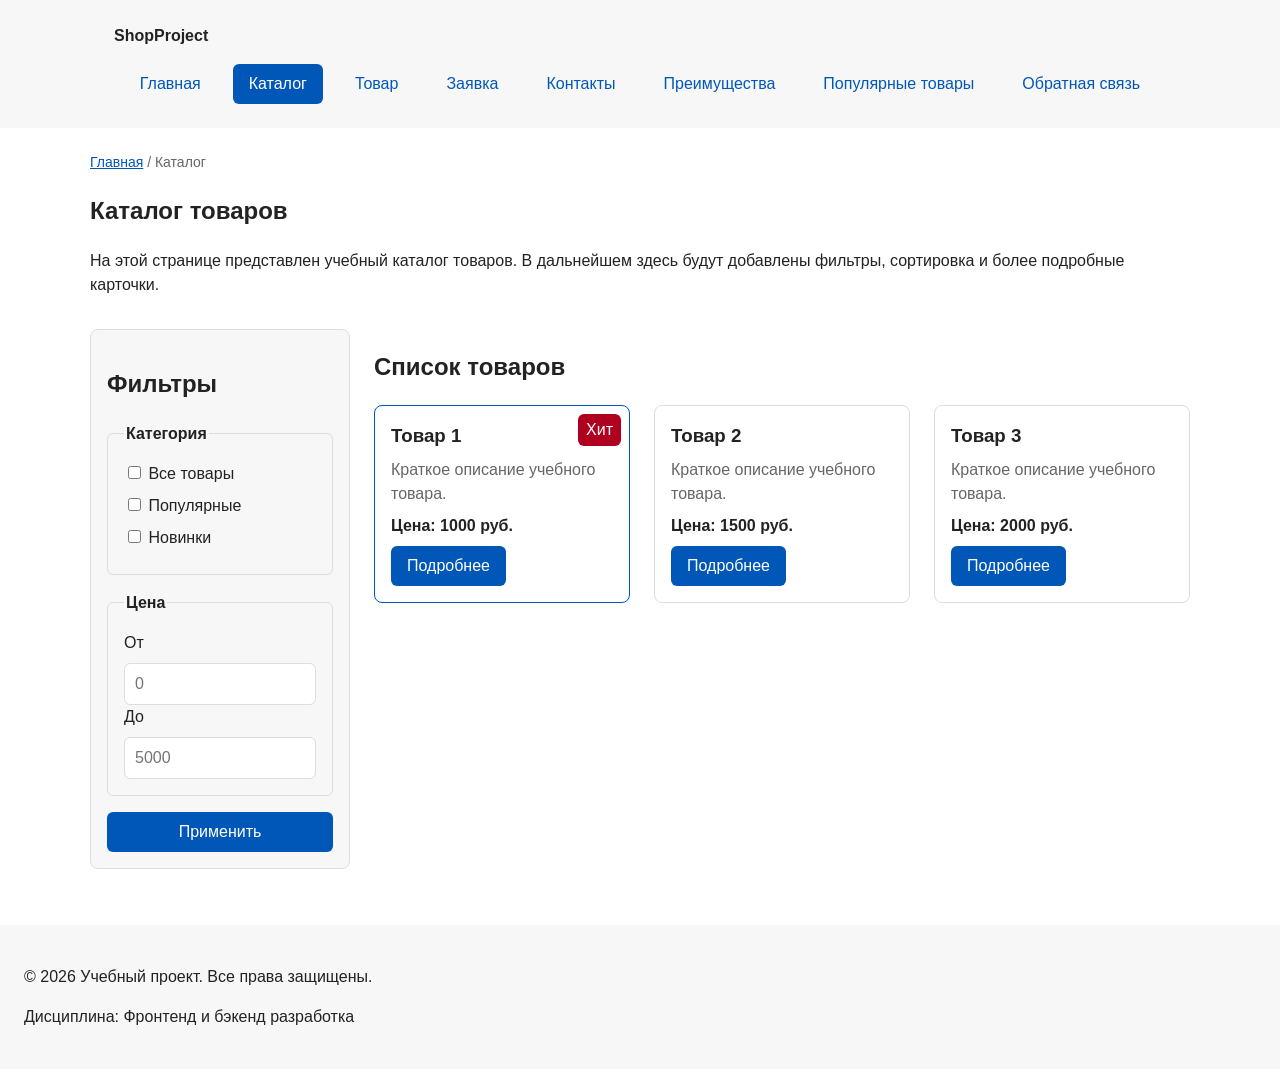
==== catalog.html @ 344c56a5 "chore: import HTML CSS project from KR1" ====
<!doctype html>
<html lang="ru">
  <head>
    <meta charset="UTF-8" />
    <meta name="viewport" content="width=device-width, initial-scale=1.0" />
    <meta
      name="description"
      content="Каталог товаров учебного интернет-магазина."
    />
    <title>Каталог товаров — Учебный интернет-магазин</title>
    <link rel="stylesheet" href="css/style.css" />
  </head>
  <body>
    <header class="site-header">
      <div class="site-header__inner">
        <a class="site-header__logo" href="index.html">ShopProject</a>
        <nav class="site-nav" aria-label="Основная навигация">
          <ul class="site-nav__list">
            <li class="site-nav__item">
              <a class="site-nav__link" href="index.html">Главная</a>
            </li>
            <li class="site-nav__item">
              <a
                class="site-nav__link site-nav__link--active"
                href="catalog.html"
                >Каталог</a
              >
            </li>
            <li class="site-nav__item">
              <a class="site-nav__link" href="product.html">Товар</a>
            </li>
            <li class="site-nav__item">
              <a class="site-nav__link" href="order.html">Заявка</a>
            </li>
            <li class="site-nav__item">
              <a class="site-nav__link" href="contacts.html">Контакты</a>
            </li>
            <li class="site-nav__item">
              <a class="site-nav__link" href="index.html#advantages"
                >Преимущества</a
              >
            </li>
            <li class="site-nav__item">
              <a class="site-nav__link" href="index.html#popular"
                >Популярные товары</a
              >
            </li>
            <li class="site-nav__item">
              <a class="site-nav__link" href="index.html#contacts"
                >Обратная связь</a
              >
            </li>
          </ul>
        </nav>
      </div>
    </header>

    <main>
      <nav class="breadcrumbs" aria-label="Хлебные крошки">
        <a class="breadcrumbs__link" href="index.html">Главная</a>
        <span class="breadcrumbs__current">Каталог</span>
      </nav>

      <section class="section">
        <h1>Каталог товаров</h1>
        <p>
          На этой странице представлен учебный каталог товаров. В дальнейшем
          здесь будут добавлены фильтры, сортировка и более подробные карточки.
        </p>
      </section>

      <section class="catalog-layout">
        <aside class="catalog-filters">
          <h2>Фильтры</h2>

          <form class="filters-form" action="#" method="get">
            <fieldset class="filters-form__group">
              <legend class="filters-form__legend">Категория</legend>

              <label class="filters-form__label">
                <input type="checkbox" name="category" value="all" />
                Все товары
              </label>

              <label class="filters-form__label">
                <input type="checkbox" name="category" value="popular" />
                Популярные
              </label>

              <label class="filters-form__label">
                <input type="checkbox" name="category" value="new" />
                Новинки
              </label>
            </fieldset>

            <fieldset class="filters-form__group">
              <legend class="filters-form__legend">Цена</legend>

              <label class="filters-form__label" for="price-from">От</label>
              <input
                class="filters-form__input"
                id="price-from"
                name="price-from"
                type="number"
                min="0"
                placeholder="0"
              />

              <label class="filters-form__label" for="price-to">До</label>
              <input
                class="filters-form__input"
                id="price-to"
                name="price-to"
                type="number"
                min="0"
                placeholder="5000"
              />
            </fieldset>

            <button class="button button--primary" type="submit">
              Применить
            </button>
          </form>
        </aside>

        <section class="catalog-products">
          <h2>Список товаров</h2>

          <div class="products-grid">
            <article class="product-card product-card--featured">
              <span class="product-card__badge">Хит</span>
              <h3 class="product-card__title">Товар 1</h3>
              <p class="product-card__description">
                Краткое описание учебного товара.
              </p>
              <p class="product-card__price">Цена: 1000 руб.</p>
              <a
                class="button button--primary product-card__button"
                href="product.html"
                >Подробнее</a
              >
            </article>

            <article class="product-card">
              <h3 class="product-card__title">Товар 2</h3>
              <p class="product-card__description">
                Краткое описание учебного товара.
              </p>
              <p class="product-card__price">Цена: 1500 руб.</p>
              <a
                class="button button--primary product-card__button"
                href="product.html"
                >Подробнее</a
              >
            </article>

            <article class="product-card">
              <h3 class="product-card__title">Товар 3</h3>
              <p class="product-card__description">
                Краткое описание учебного товара.
              </p>
              <p class="product-card__price">Цена: 2000 руб.</p>
              <a
                class="button button--primary product-card__button"
                href="product.html"
                >Подробнее</a
              >
            </article>
          </div>
        </section>
      </section>
    </main>

    <footer class="site-footer">
      <p>&copy; 2026 Учебный проект. Все права защищены.</p>
      <p>Дисциплина: Фронтенд и бэкенд разработка</p>
    </footer>
  </body>
</html>
---- css/style.css ----
/* ===============================
   1. Переменные проекта
   =============================== */

:root {
  /* Цвета */
  --color-bg: #ffffff;
  --color-text: #222222;
  --color-muted: #666666;
  --color-primary: #0057b8;
  --color-primary-dark: #003f86;
  --color-border: #dddddd;
  --color-surface: #f7f7f7;
  --color-surface-accent: #eef5ff;
  --color-danger: #b00020;
  --color-success: #168a2f;
  --color-success-bg: #eefaf0;
  --color-white: #ffffff;

  /* Отступы */
  --space-xs: 4px;
  --space-sm: 8px;
  --space-md: 16px;
  --space-lg: 24px;
  --space-xl: 32px;

  /* Скругления */
  --radius-sm: 6px;
  --radius-md: 8px;
  --radius-lg: 12px;

  --container-width: 1100px;
}

/* ===============================
   2. Базовые стили
   =============================== */

* {
  box-sizing: border-box;
}

html {
  scroll-behavior: smooth;
}

body {
  margin: 0;
  font-family: Arial, sans-serif;
  line-height: 1.5;
  color: var(--color-text);
  background-color: var(--color-bg);
}

main {
  padding: var(--space-lg);
}

/* ===============================
   3. Общие элементы интерфейса
   =============================== */

a {
  color: var(--color-primary);
}

a:hover {
  color: var(--color-primary-dark);
}

/* Показываем фокус при работе с клавиатурой. */
a:focus-visible,
button:focus-visible,
input:focus-visible,
select:focus-visible,
textarea:focus-visible {
  outline: 2px solid var(--color-primary);
  outline-offset: 3px;
}

.button {
  display: inline-block;
  padding: var(--space-sm) var(--space-md);
  border: none;
  border-radius: var(--radius-sm);
  font: inherit;
  text-decoration: none;
  cursor: pointer;
}

.button--primary {
  color: var(--color-white);
  background-color: var(--color-primary);
}

.button--primary:hover {
  color: var(--color-white);
  background-color: var(--color-primary-dark);
}

.button--secondary {
  color: var(--color-primary);
  background-color: transparent;
  border: 1px solid var(--color-primary);
}

.button--secondary:hover {
  color: var(--color-white);
  background-color: var(--color-primary);
}

.button:focus-visible {
  outline: 2px solid var(--color-primary);
  outline-offset: 3px;
}

.button:disabled,
.button--disabled {
  opacity: 0.6;
  cursor: not-allowed;
}

:target {
  outline: 2px dashed var(--color-primary);
  outline-offset: 4px;
}

/* ===============================
   4. Компоненты страницы
   =============================== */

.site-header {
  background-color: var(--color-surface);
}

.site-header__inner {
  max-width: var(--container-width);
  margin: 0 auto;
  padding: var(--space-lg);
}

.site-header__logo {
  font-weight: 700;
  color: var(--color-text);
  text-decoration: none;
}

.site-nav__list {
  display: flex;
  flex-wrap: wrap;
  justify-content: center;
  align-items: center;
  gap: var(--space-md);
  padding: 0;
  margin: var(--space-md) 0 0;
  list-style: none;
}

.site-nav__link {
  display: inline-block;
  padding: var(--space-sm) var(--space-md);
  color: var(--color-primary);
  text-decoration: none;
  border-radius: var(--radius-sm);
}

.site-nav__link:hover {
  color: var(--color-white);
  background-color: var(--color-primary);
}

.site-nav__link:focus-visible {
  outline: 2px solid var(--color-primary);
  outline-offset: 3px;
}

.site-nav__link--active {
  color: var(--color-white);
  background-color: var(--color-primary);
}

.breadcrumbs {
  max-width: var(--container-width);
  margin: 0 auto var(--space-md);
  font-size: 14px;
  color: var(--color-muted);
}

.breadcrumbs__link {
  color: var(--color-primary);
}

.breadcrumbs__current::before {
  content: " / ";
  color: var(--color-muted);
}

.hero {
  max-width: var(--container-width);
  margin: 0 auto var(--space-xl);
  padding: var(--space-xl) var(--space-lg);
  background-color: var(--color-surface-accent);
  border-radius: var(--radius-lg);
}

.section {
  max-width: var(--container-width);
  margin: 0 auto var(--space-xl);
}

.section__title {
  margin-top: 0;
}

.products-grid {
  display: grid;
  grid-template-columns: repeat(3, 1fr);
  gap: var(--space-lg);
}

.product-card {
  position: relative;
  display: flex;
  flex-direction: column;
  gap: var(--space-sm);
  margin-bottom: 0;
  padding: var(--space-md);
  border: 1px solid var(--color-border);
  border-radius: var(--radius-md);
  background-color: var(--color-bg);
}

.product-card__badge {
  position: absolute;
  top: var(--space-sm);
  right: var(--space-sm);
  padding: 4px 8px;
  color: var(--color-white);
  background-color: var(--color-danger);
  border-radius: var(--radius-sm);
}

.product-card:hover {
  border-color: var(--color-primary);
}

.product-card--featured {
  border-color: var(--color-primary);
}

.product-card--discount {
  border-color: var(--color-danger);
}

.product-card__title {
  margin: 0;
  color: var(--color-text);
}

.product-card__description {
  margin: 0;
  color: var(--color-muted);
}

.product-card__price {
  margin: 0;
  font-weight: 700;
}

.product-card--discount .product-card__price {
  color: var(--color-danger);
}

.product-card__button {
  margin-top: auto;
  align-self: flex-start;
}

.catalog-layout {
  max-width: var(--container-width);
  margin: 0 auto var(--space-xl);
  display: grid;
  grid-template-columns: 260px 1fr;
  grid-template-areas: "filters products";
  gap: var(--space-lg);
}

.catalog-filters {
  grid-area: filters;
  position: sticky;
  top: var(--space-md);
  z-index: 1;
  align-self: start;
  padding: var(--space-md);
  border: 1px solid var(--color-border);
  border-radius: var(--radius-md);
  background-color: var(--color-surface);
}

.catalog-products {
  grid-area: products;
}

.filters-form {
  display: grid;
  gap: var(--space-md);
}

.filters-form__group {
  margin: 0;
  padding: var(--space-md);
  border: 1px solid var(--color-border);
  border-radius: var(--radius-sm);
}

.filters-form__legend {
  font-weight: 700;
}

.filters-form__label {
  display: block;
  margin-bottom: var(--space-sm);
}

.filters-form__input {
  width: 100%;
  padding: 8px 10px;
  border: 1px solid var(--color-border);
  border-radius: var(--radius-sm);
  font: inherit;
}

.product-details__image {
  display: block;
  max-width: 100%;
  height: auto;
  border-radius: var(--radius-md);
}

.product-details__price {
  font-weight: 700;
}

.product-table {
  width: 100%;
  margin: 0 0 var(--space-lg);
  border-collapse: collapse;
}

.product-table__caption {
  margin-bottom: var(--space-sm);
  font-weight: 700;
  text-align: left;
}

.product-table__cell {
  padding: var(--space-md);
  border: 1px solid var(--color-border);
  text-align: left;
}

.order-page {
  max-width: 560px;
}

.site-footer {
  padding: var(--space-lg);
  background-color: var(--color-surface);
}

.aside-info {
  max-width: var(--container-width);
  margin: 0 auto var(--space-xl);
  padding: var(--space-md);
  border-left: 4px solid var(--color-primary);
  background-color: var(--color-surface);
}

/* ===============================
   5. Форма и модальное окно
   =============================== */

.order-dialog {
  width: min(100% - var(--space-xl), 560px);
  padding: var(--space-lg);
  border: none;
  border-radius: var(--radius-lg);
}

.order-dialog::backdrop {
  background-color: rgba(0, 0, 0, 0.5);
}

.order-dialog__title {
  margin-top: 0;
}

.order-form__field {
  margin-bottom: var(--space-md);
}

.order-form__label {
  display: block;
  margin-bottom: var(--space-xs);
}

.order-form__input,
.order-form__select,
.order-form__textarea {
  width: 100%;
  padding: 10px 12px;
  border: 1px solid var(--color-border);
  border-radius: var(--radius-sm);
  font: inherit;
}

.order-form__input--checkbox {
  width: auto;
}

.order-form__hint {
  display: block;
  margin-top: var(--space-xs);
  color: var(--color-muted);
}

.order-form__input:hover,
.order-form__select:hover,
.order-form__textarea:hover,
.order-form__input:focus,
.order-form__select:focus,
.order-form__textarea:focus {
  border-color: var(--color-primary);
}

.order-form__input:focus-visible,
.order-form__select:focus-visible,
.order-form__textarea:focus-visible {
  outline: 2px solid var(--color-primary);
  outline-offset: 3px;
}

/* Ошибочная рамка остаётся красной при наведении и фокусе. */
.order-form__input[aria-invalid="true"],
.order-form__select[aria-invalid="true"],
.order-form__textarea[aria-invalid="true"] {
  border-color: var(--color-danger);
}

.order-form__actions {
  display: flex;
  gap: var(--space-md);
  margin-top: var(--space-lg);
}

.success-message {
  max-width: var(--container-width);
  margin: var(--space-lg) auto;
  padding: var(--space-md);
  border-left: 4px solid var(--color-success);
  background-color: var(--color-success-bg);
}
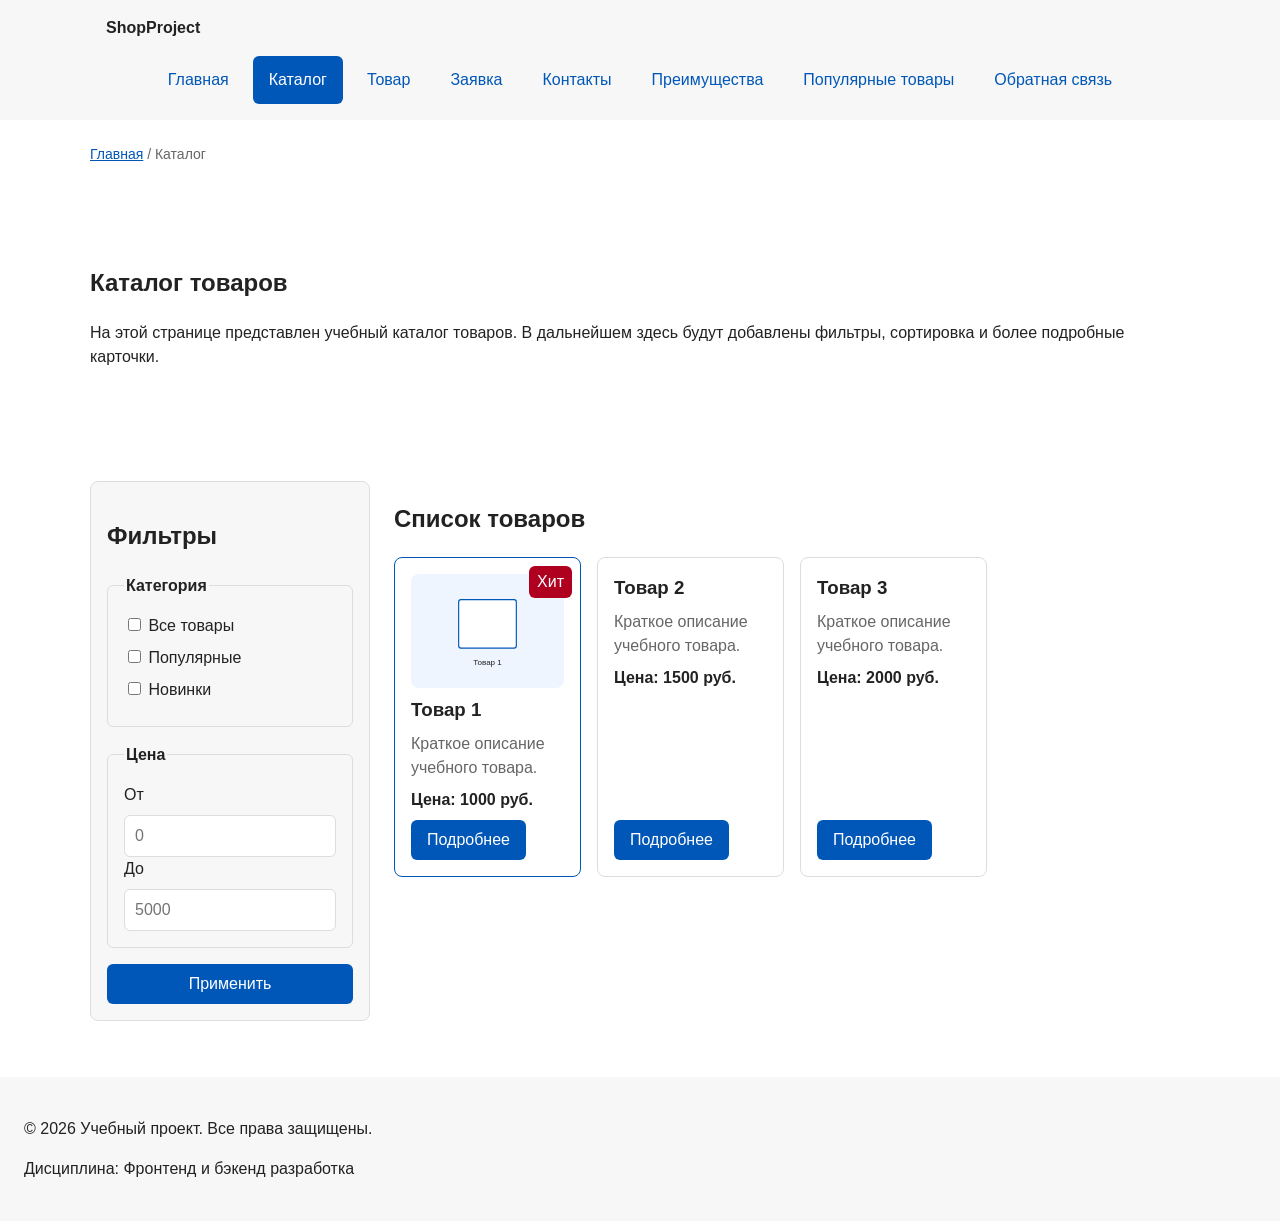
==== commit 058d699b: "feat: add responsive layout styles" ====
--- a/catalog.html
+++ b/catalog.html
@@ -9,6 +9,7 @@
     />
     <title>Каталог товаров — Учебный интернет-магазин</title>
     <link rel="stylesheet" href="css/style.css" />
+    <link rel="stylesheet" href="css/responsive.css" />
   </head>
   <body>
     <header class="site-header">
@@ -129,7 +130,12 @@
           <div class="products-grid">
             <article class="product-card product-card--featured">
               <span class="product-card__badge">Хит</span>
-              <h3 class="product-card__title">Товар 1</h3>
+              <img src="images/product-640.svg"
+              srcset="images/product-480.svg 480w, images/product-640.svg 640w, images/product-960.svg 960w"
+              sizes="(min-width: 1280px) 180px, (min-width: 1024px) 210px, (min-width: 640px) calc(50vw - 40px), calc(100vw - 64px)"
+              alt="Учебное изображение товара 1" width="640" height="427"
+              loading="lazy" class="product-card__image">
+            <h3 class="product-card__title">Товар 1</h3>
               <p class="product-card__description">
                 Краткое описание учебного товара.
               </p>
--- a/css/responsive.css
+++ b/css/responsive.css
@@ -0,0 +1,222 @@
+/*
+  Адаптивные стили для контрольной работы №3.
+  Mobile First: сначала мобильный экран, затем min-width медиазапросы.
+*/
+
+*,
+*::before,
+*::after {
+  box-sizing: border-box;
+}
+
+img,
+video {
+  max-width: 100%;
+  height: auto;
+}
+
+main {
+  padding: 24px 0;
+}
+
+.section,
+.hero,
+.catalog-layout,
+.breadcrumbs,
+.aside-info,
+.success-message {
+  width: min(100% - 32px, 1100px);
+  margin-inline: auto;
+}
+
+.section {
+  padding-block: clamp(24px, 5vw, 64px);
+}
+
+.site-header__inner {
+  padding: 16px;
+}
+
+.site-nav__list {
+  flex-direction: column;
+  align-items: stretch;
+  gap: var(--space-sm);
+}
+
+.site-nav__link {
+  display: block;
+  padding: 12px 16px;
+}
+
+.hero {
+  display: grid;
+  gap: var(--space-lg);
+  align-items: center;
+}
+
+.hero__content {
+  display: grid;
+  gap: var(--space-md);
+  min-width: 0;
+}
+
+.hero__title {
+  font-size: clamp(28px, 7vw, 56px);
+  line-height: 1.1;
+}
+
+.hero__image {
+  display: block;
+  width: 100%;
+  max-width: 520px;
+  margin-inline: auto;
+}
+
+.products-grid {
+  grid-template-columns: 1fr;
+  gap: var(--space-md);
+}
+
+.product-card,
+.catalog-products {
+  min-width: 0;
+}
+
+.product-card__title,
+.product-card__description {
+  overflow-wrap: anywhere;
+}
+
+.catalog-layout {
+  grid-template-columns: minmax(0, 1fr);
+  grid-template-areas: "filters" "products";
+}
+
+.catalog-filters {
+  position: static;
+  order: -1;
+  min-width: 0;
+}
+
+.product-card__image {
+  display: block;
+  width: 100%;
+  aspect-ratio: 4 / 3;
+  object-fit: cover;
+  border-radius: var(--radius-md);
+}
+
+.order-form {
+  display: grid;
+  grid-template-columns: minmax(0, 1fr);
+  gap: var(--space-md);
+}
+
+.order-form__field {
+  display: grid;
+  gap: var(--space-xs);
+  min-width: 0;
+  margin-bottom: 0;
+}
+
+.order-form__input,
+.order-form__textarea,
+.order-form__select {
+  width: 100%;
+  min-height: 44px;
+  padding: 10px 12px;
+  font: inherit;
+}
+
+.order-form__input--checkbox {
+  width: auto;
+  min-height: auto;
+}
+
+.order-form__textarea {
+  min-height: 120px;
+  resize: vertical;
+}
+
+.order-form__actions {
+  flex-wrap: wrap;
+}
+
+.table-wrapper {
+  width: 100%;
+  overflow-x: auto;
+  -webkit-overflow-scrolling: touch;
+}
+
+.product-table {
+  width: 100%;
+  min-width: 640px;
+  border-collapse: collapse;
+}
+
+.product-table th,
+.product-table td {
+  padding: 12px;
+  border: 1px solid var(--color-border);
+  text-align: left;
+}
+
+.order-dialog {
+  width: min(100% - 32px, 560px);
+  max-height: calc(100vh - 32px);
+  overflow: auto;
+}
+
+@media (min-width: 640px) {
+  .products-grid {
+    grid-template-columns: repeat(2, minmax(0, 1fr));
+  }
+}
+
+@media (min-width: 768px) {
+  .site-nav__list {
+    flex-direction: row;
+    flex-wrap: wrap;
+    align-items: center;
+  }
+
+  .order-form {
+    grid-template-columns: repeat(2, minmax(0, 1fr));
+  }
+
+  .order-form__field--wide,
+  .order-form__field--checkbox,
+  .order-form__actions {
+    grid-column: 1 / -1;
+  }
+}
+
+@media (min-width: 900px) {
+  .hero {
+    grid-template-columns: minmax(0, 1fr) minmax(320px, 520px);
+  }
+}
+
+@media (min-width: 1024px) {
+  .products-grid {
+    grid-template-columns: repeat(3, minmax(0, 1fr));
+  }
+
+  .catalog-layout {
+    grid-template-columns: 280px minmax(0, 1fr);
+    grid-template-areas: "filters products";
+    align-items: start;
+  }
+
+  .catalog-filters {
+    position: sticky;
+    top: 16px;
+    order: initial;
+  }
+}
+
+@media (min-width: 1280px) {
+  .products-grid {
+    grid-template-columns: repeat(4, minmax(0, 1fr));
+  }
+}
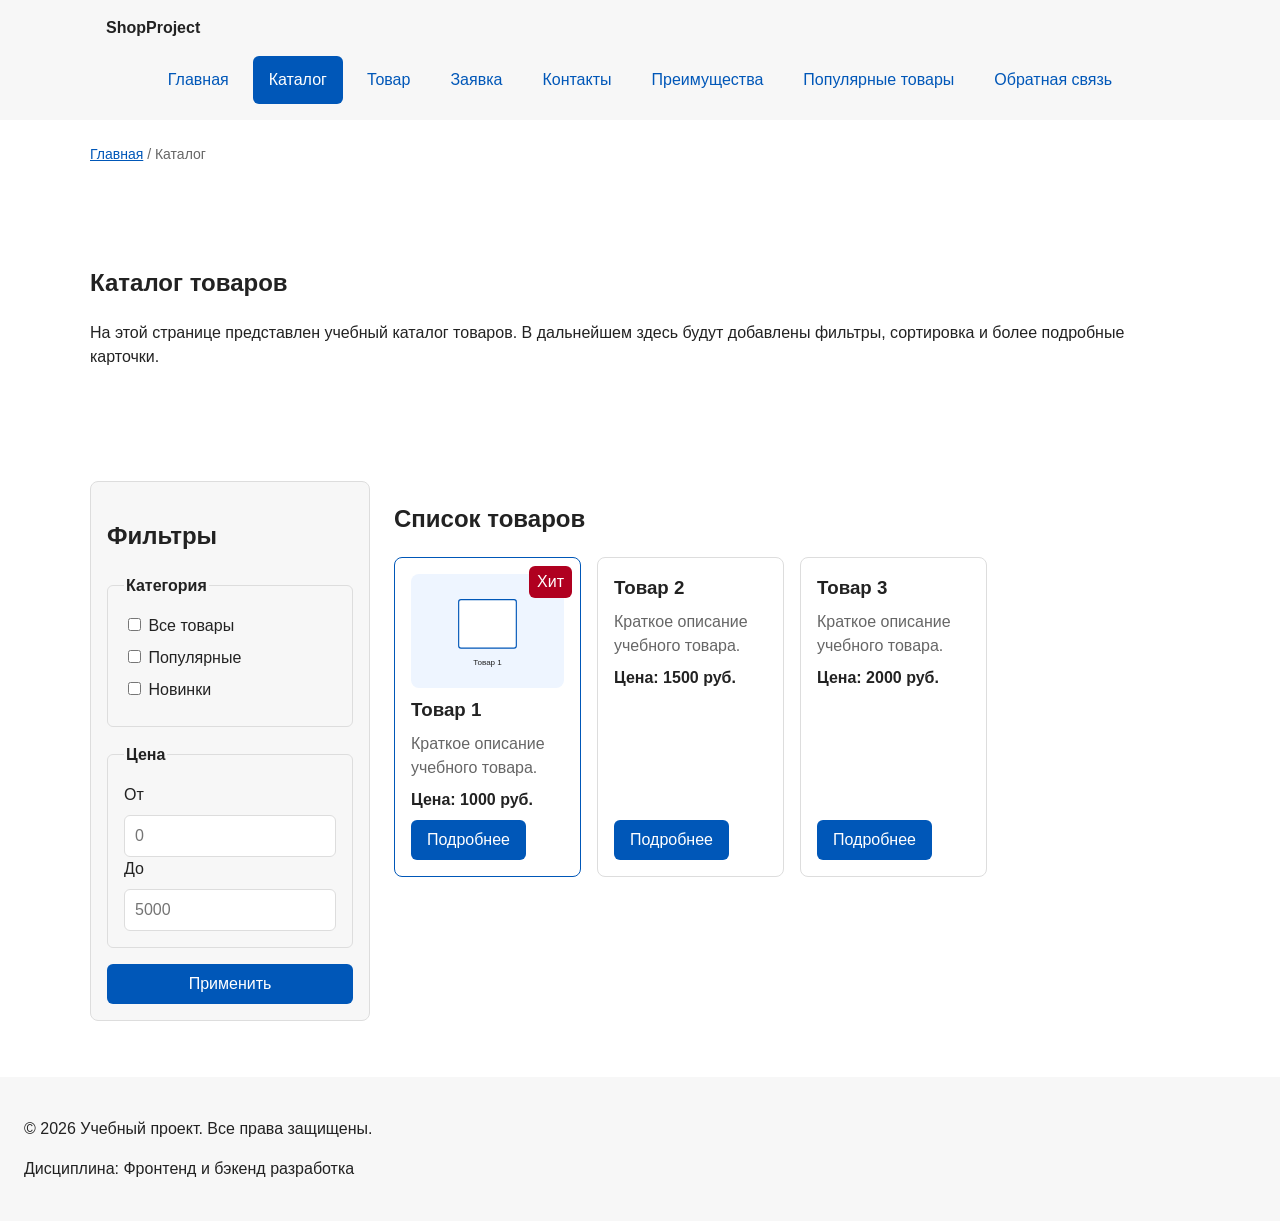
==== commit 55ac8f99: "fix: improve accessibility and add Lighthouse report" ====
--- a/catalog.html
+++ b/catalog.html
@@ -12,6 +12,7 @@
     <link rel="stylesheet" href="css/responsive.css" />
   </head>
   <body>
+    <a class="skip-link" href="#main">Перейти к основному содержимому</a>
     <header class="site-header">
       <div class="site-header__inner">
         <a class="site-header__logo" href="index.html">ShopProject</a>
@@ -22,7 +23,7 @@
             </li>
             <li class="site-nav__item">
               <a
-                class="site-nav__link site-nav__link--active"
+                class="site-nav__link site-nav__link--active" aria-current="page"
                 href="catalog.html"
                 >Каталог</a
               >
@@ -56,7 +57,7 @@
       </div>
     </header>
 
-    <main>
+    <main id="main" tabindex="-1">
       <nav class="breadcrumbs" aria-label="Хлебные крошки">
         <a class="breadcrumbs__link" href="index.html">Главная</a>
         <span class="breadcrumbs__current">Каталог</span>
@@ -133,7 +134,7 @@
               <img src="images/product-640.svg"
               srcset="images/product-480.svg 480w, images/product-640.svg 640w, images/product-960.svg 960w"
               sizes="(min-width: 1280px) 180px, (min-width: 1024px) 210px, (min-width: 640px) calc(50vw - 40px), calc(100vw - 64px)"
-              alt="Учебное изображение товара 1" width="640" height="427"
+              alt="Белая упаковка товара 1" width="640" height="427"
               loading="lazy" class="product-card__image">
             <h3 class="product-card__title">Товар 1</h3>
               <p class="product-card__description">
--- a/css/style.css
+++ b/css/style.css
@@ -13,7 +13,7 @@
   --color-surface: #f7f7f7;
   --color-surface-accent: #eef5ff;
   --color-danger: #b00020;
-  --color-success: #168a2f;
+  --color-success: #146c2e;
   --color-success-bg: #eefaf0;
   --color-white: #ffffff;
 
@@ -74,7 +74,7 @@
 input:focus-visible,
 select:focus-visible,
 textarea:focus-visible {
-  outline: 2px solid var(--color-primary);
+  outline: 3px solid var(--color-primary);
   outline-offset: 3px;
 }
 
@@ -110,7 +110,7 @@
 }
 
 .button:focus-visible {
-  outline: 2px solid var(--color-primary);
+  outline: 3px solid var(--color-primary);
   outline-offset: 3px;
 }
 
@@ -170,7 +170,7 @@
 }
 
 .site-nav__link:focus-visible {
-  outline: 2px solid var(--color-primary);
+  outline: 3px solid var(--color-primary);
   outline-offset: 3px;
 }
 
@@ -436,7 +436,7 @@
 .order-form__input:focus-visible,
 .order-form__select:focus-visible,
 .order-form__textarea:focus-visible {
-  outline: 2px solid var(--color-primary);
+  outline: 3px solid var(--color-primary);
   outline-offset: 3px;
 }
 
@@ -459,4 +459,47 @@
   padding: var(--space-md);
   border-left: 4px solid var(--color-success);
   background-color: var(--color-success-bg);
-}
+  color: var(--color-success);
+}
+
+/* Ссылка появляется при переходе с клавиатуры. */
+.skip-link {
+  position: absolute;
+  left: 16px;
+  top: -100px;
+  z-index: 1000;
+  padding: 8px 12px;
+  color: #ffffff;
+  background-color: #111111;
+  border-radius: 6px;
+  text-decoration: none;
+}
+
+.skip-link:focus,
+.skip-link:focus-visible {
+  top: 16px;
+}
+
+.skip-link:hover {
+  color: #ffffff;
+}
+
+:focus-visible {
+  outline: 3px solid var(--color-primary);
+  outline-offset: 3px;
+}
+
+.form-errors {
+  margin-bottom: var(--space-md);
+  padding: var(--space-md);
+  border: 2px solid var(--color-danger);
+  border-radius: var(--radius-sm);
+  color: var(--color-danger);
+}
+
+/* Учитываем системную настройку уменьшения движения. */
+@media (prefers-reduced-motion: reduce) {
+  html {
+    scroll-behavior: auto;
+  }
+}
